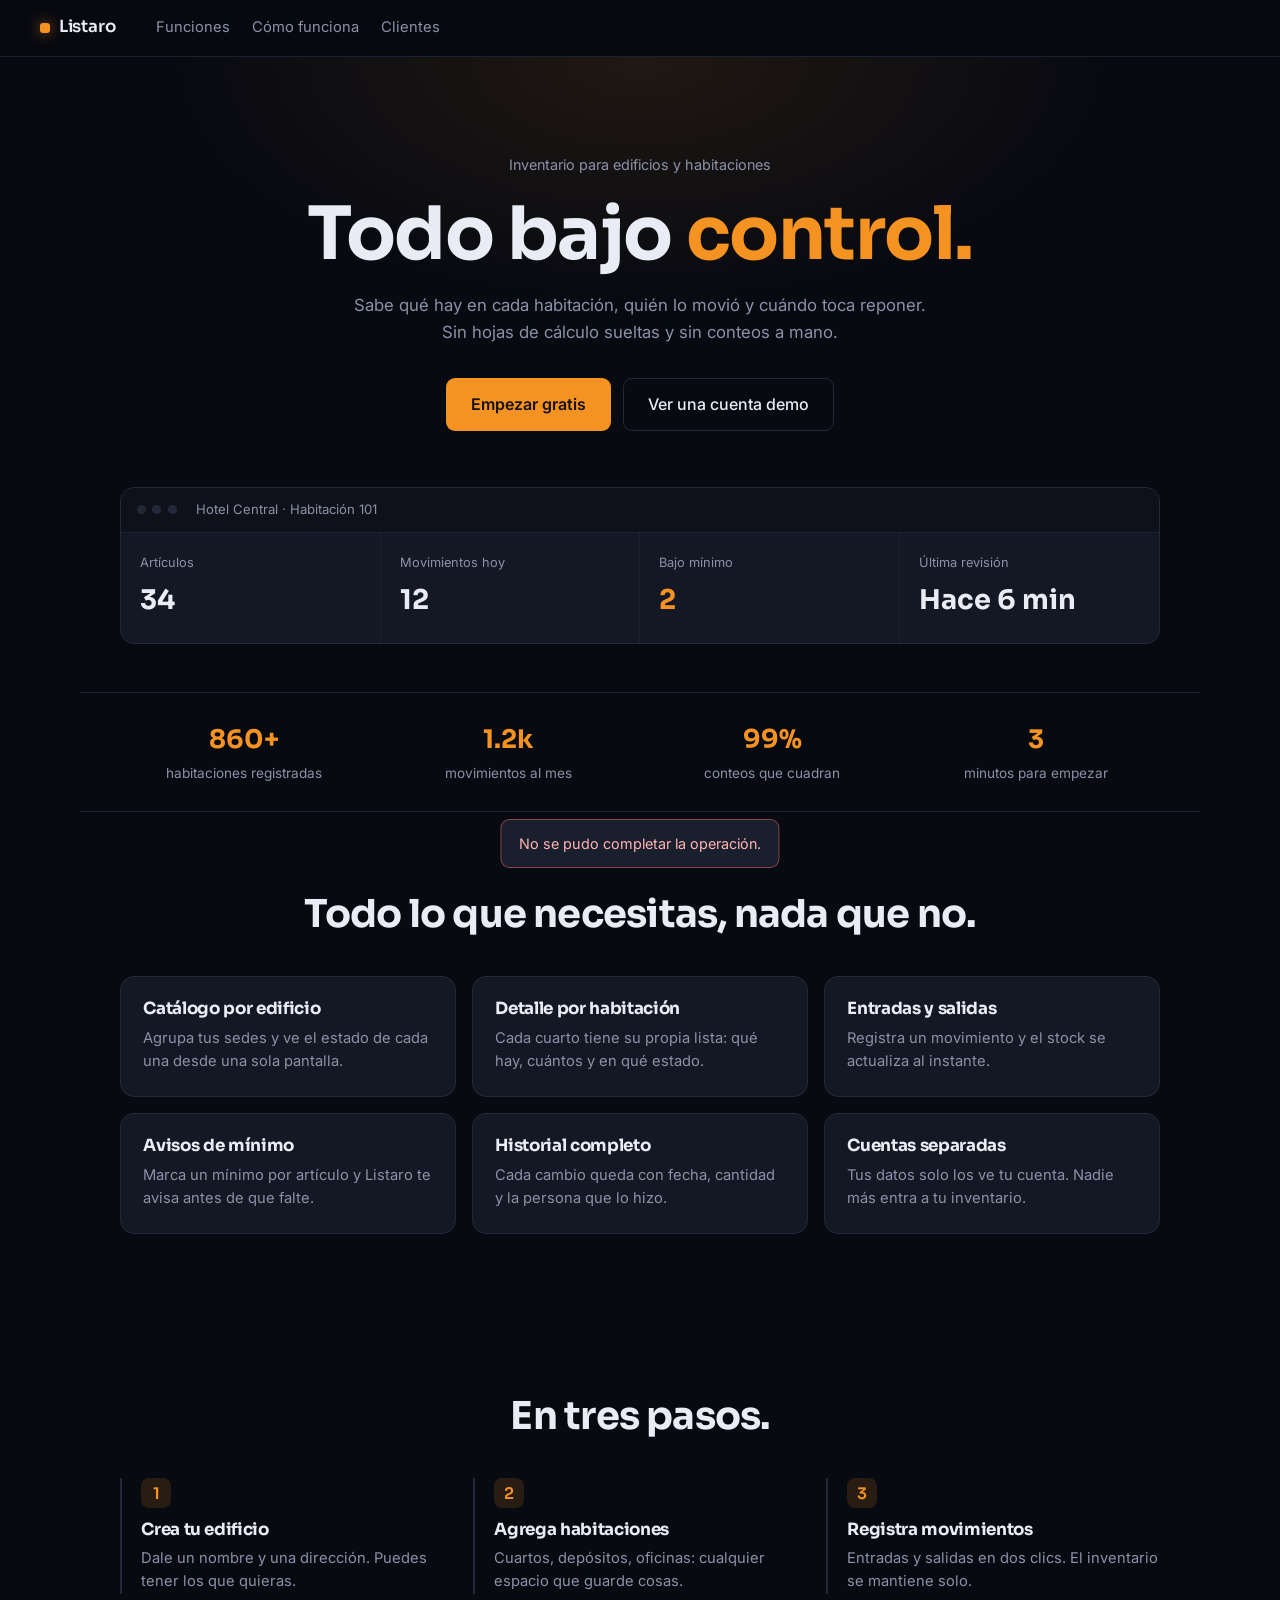
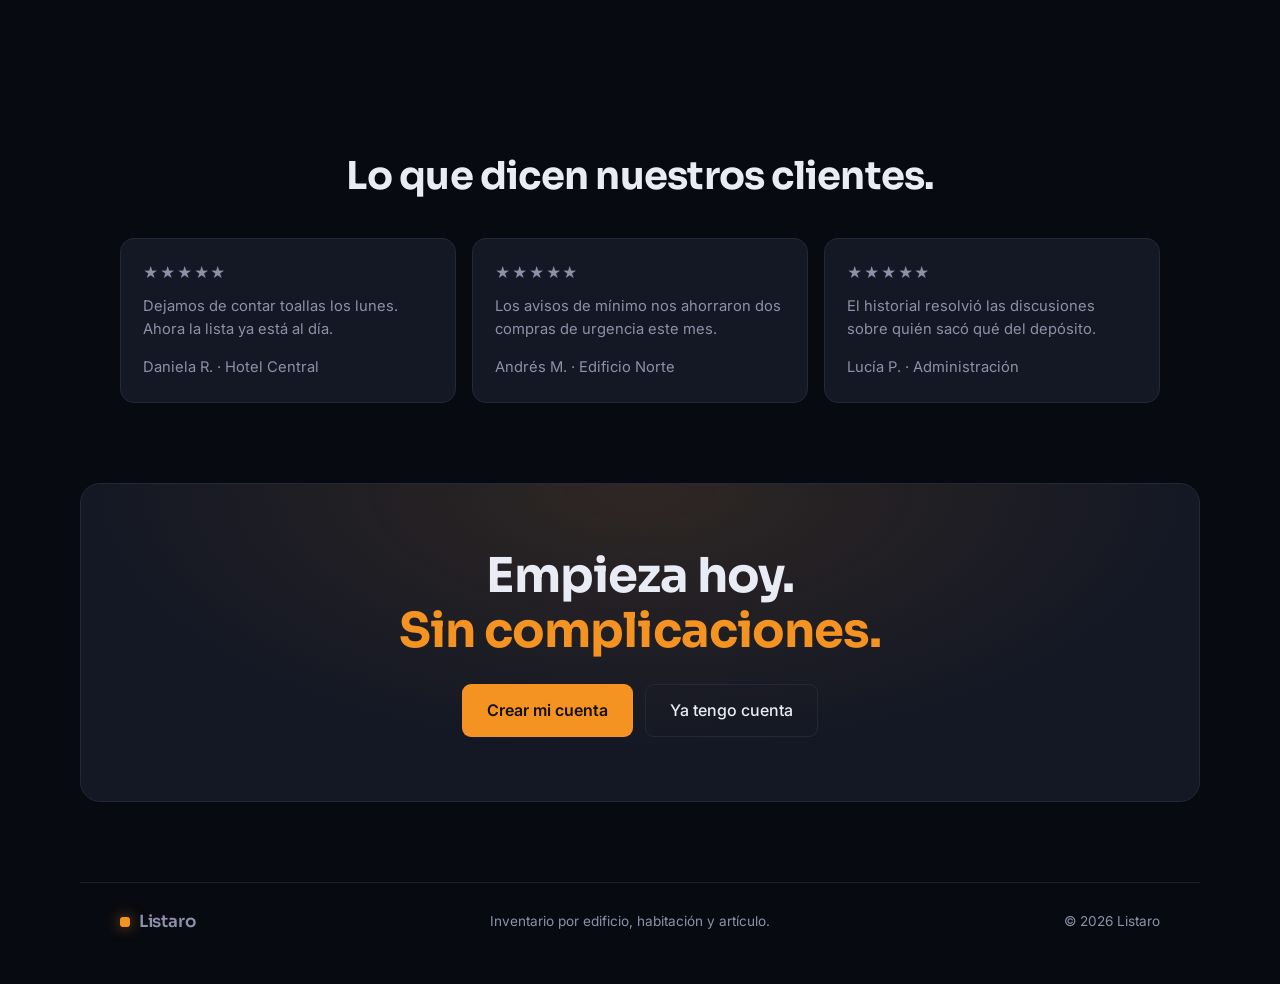
==== index.html @ aae61565 "Actualización Ultima actualización" ====
<!DOCTYPE html>
<html lang="es">
<head>
  <meta charset="UTF-8">
  <meta name="viewport" content="width=device-width, initial-scale=1">
  <title>Listaro — Todo bajo control</title>
  <link rel="preconnect" href="https://fonts.googleapis.com">
  <link rel="preconnect" href="https://fonts.gstatic.com" crossorigin>
  <link href="https://fonts.googleapis.com/css2?family=Sora:wght@400;500;600;700&family=Inter:wght@400;500;600&display=swap" rel="stylesheet">
  <link rel="stylesheet" href="css/styles.css">
</head>
<body>

<header class="nav">
  <a class="marca" href="index.html"><span class="marca-punto"></span> Listaro</a>
  <nav class="nav-links">
    <a href="#funciones">Funciones</a>
    <a href="#pasos">Cómo funciona</a>
    <a href="#clientes">Clientes</a>
  </nav>
  <div class="nav-acciones"></div>
</header>

<main>

  <section class="hero">
    <p class="hero-kicker">Inventario para edificios y habitaciones</p>
    <h1>Todo bajo <span class="naranja">control.</span></h1>
    <p class="hero-texto">
      Sabe qué hay en cada habitación, quién lo movió y cuándo toca reponer.
      Sin hojas de cálculo sueltas y sin conteos a mano.
    </p>
    <div class="hero-acciones">
      <a class="btn btn-naranja btn-grande" href="Paginas/registro.html">Empezar gratis</a>
      <a class="btn btn-fantasma btn-grande" href="Paginas/login.html">Ver una cuenta demo</a>
    </div>

    <div class="tablero-demo">
      <div class="tablero-barra">
        <span class="punto"></span><span class="punto"></span><span class="punto"></span>
        <span class="tablero-titulo">Hotel Central · Habitación 101</span>
      </div>
      <div class="tablero-cuerpo">
        <div class="tablero-celda"><span class="etiqueta">Artículos</span><strong>34</strong></div>
        <div class="tablero-celda"><span class="etiqueta">Movimientos hoy</span><strong>12</strong></div>
        <div class="tablero-celda"><span class="etiqueta">Bajo mínimo</span><strong class="naranja">2</strong></div>
        <div class="tablero-celda"><span class="etiqueta">Última revisión</span><strong>Hace 6 min</strong></div>
      </div>
    </div>
  </section>

  <section class="franja-metricas">
    <div><strong>860+</strong><span>habitaciones registradas</span></div>
    <div><strong>1.2k</strong><span>movimientos al mes</span></div>
    <div><strong>99%</strong><span>conteos que cuadran</span></div>
    <div><strong>3</strong><span>minutos para empezar</span></div>
  </section>

  <section id="funciones" class="seccion">
    <h2>Todo lo que necesitas, nada que no.</h2>
    <div class="grilla-funciones">
      <article class="tarjeta">
        <h3>Catálogo por edificio</h3>
        <p>Agrupa tus sedes y ve el estado de cada una desde una sola pantalla.</p>
      </article>
      <article class="tarjeta">
        <h3>Detalle por habitación</h3>
        <p>Cada cuarto tiene su propia lista: qué hay, cuántos y en qué estado.</p>
      </article>
      <article class="tarjeta">
        <h3>Entradas y salidas</h3>
        <p>Registra un movimiento y el stock se actualiza al instante.</p>
      </article>
      <article class="tarjeta">
        <h3>Avisos de mínimo</h3>
        <p>Marca un mínimo por artículo y Listaro te avisa antes de que falte.</p>
      </article>
      <article class="tarjeta">
        <h3>Historial completo</h3>
        <p>Cada cambio queda con fecha, cantidad y la persona que lo hizo.</p>
      </article>
      <article class="tarjeta">
        <h3>Cuentas separadas</h3>
        <p>Tus datos solo los ve tu cuenta. Nadie más entra a tu inventario.</p>
      </article>
    </div>
  </section>

  <section id="pasos" class="seccion">
    <h2>En tres pasos.</h2>
    <ol class="pasos">
      <li>
        <span class="paso-num">1</span>
        <h3>Crea tu edificio</h3>
        <p>Dale un nombre y una dirección. Puedes tener los que quieras.</p>
      </li>
      <li>
        <span class="paso-num">2</span>
        <h3>Agrega habitaciones</h3>
        <p>Cuartos, depósitos, oficinas: cualquier espacio que guarde cosas.</p>
      </li>
      <li>
        <span class="paso-num">3</span>
        <h3>Registra movimientos</h3>
        <p>Entradas y salidas en dos clics. El inventario se mantiene solo.</p>
      </li>
    </ol>
  </section>

  <section id="clientes" class="seccion">
    <h2>Lo que dicen nuestros clientes.</h2>
    <div class="grilla-testimonios">
      <article class="tarjeta">
        <p class="estrellas">★★★★★</p>
        <p>Dejamos de contar toallas los lunes. Ahora la lista ya está al día.</p>
        <p class="autor">Daniela R. · Hotel Central</p>
      </article>
      <article class="tarjeta">
        <p class="estrellas">★★★★★</p>
        <p>Los avisos de mínimo nos ahorraron dos compras de urgencia este mes.</p>
        <p class="autor">Andrés M. · Edificio Norte</p>
      </article>
      <article class="tarjeta">
        <p class="estrellas">★★★★★</p>
        <p>El historial resolvió las discusiones sobre quién sacó qué del depósito.</p>
        <p class="autor">Lucía P. · Administración</p>
      </article>
    </div>
  </section>

  <section class="cta-final">
    <h2>Empieza hoy.<br><span class="naranja">Sin complicaciones.</span></h2>
    <div class="hero-acciones">
      <a class="btn btn-naranja btn-grande" href="Paginas/registro.html">Crear mi cuenta</a>
      <a class="btn btn-fantasma btn-grande" href="Paginas/login.html">Ya tengo cuenta</a>
    </div>
  </section>

</main>

<footer class="pie">
  <span class="marca"><span class="marca-punto"></span> Listaro</span>
  <span>Inventario por edificio, habitación y artículo.</span>
  <span>© 2026 Listaro</span>
</footer>

<div id="aviso" class="aviso" role="status" aria-live="polite"></div>
<script src="js/datos.js"></script>
<script src="js/app.js"></script>
</body>
</html>
---- css/styles.css ----
/* ============================================================
   Listaro — hoja de estilos
   Tema oscuro, acento naranja, tipografía Sora + Inter
   ============================================================ */

:root {
  --fondo:        #080A11;
  --fondo-2:      #0E1119;
  --panel:        #141824;
  --panel-2:      #1A1F2E;
  --borde:        #232839;
  --borde-suave:  #1C2130;
  --texto:        #E9ECF5;
  --texto-sub:    #8B92A8;
  --naranja:      #F59322;
  --naranja-alto: #FFB04A;
  --naranja-baja: rgba(245, 147, 34, 0.14);
  --verde:        #4ED08A;
  --verde-baja:   rgba(78, 208, 138, 0.12);
  --rojo:         #FF6B6B;
  --radio:        14px;
  --radio-chico:  9px;
  --ancho:        1120px;
}

* { box-sizing: border-box; }

html { scroll-behavior: smooth; }

body {
  margin: 0;
  background: var(--fondo);
  color: var(--texto);
  font-family: "Inter", system-ui, -apple-system, "Segoe UI", sans-serif;
  font-size: 16px;
  line-height: 1.6;
  -webkit-font-smoothing: antialiased;
}

h1, h2, h3 {
  font-family: "Sora", "Inter", sans-serif;
  line-height: 1.15;
  letter-spacing: -0.02em;
  margin: 0 0 .5rem;
}

a { color: inherit; text-decoration: none; }

.naranja { color: var(--naranja); }
.sub { color: var(--texto-sub); font-size: .92rem; margin: 0; }
.fuerte { font-weight: 600; }
.etiqueta { color: var(--texto-sub); font-size: .8rem; display: block; }

:focus-visible {
  outline: 2px solid var(--naranja);
  outline-offset: 2px;
  border-radius: 4px;
}

/* ---------------------------------------------------------- marca y navegación */
.marca {
  display: inline-flex;
  align-items: center;
  gap: .55rem;
  font-family: "Sora", sans-serif;
  font-weight: 600;
  font-size: 1.05rem;
  letter-spacing: -0.01em;
}

.marca-punto {
  width: 10px; height: 10px;
  border-radius: 3px;
  background: var(--naranja);
  box-shadow: 0 0 14px rgba(245, 147, 34, .6);
}

.nav {
  position: sticky;
  top: 0;
  z-index: 40;
  display: flex;
  align-items: center;
  gap: 1.5rem;
  padding: .9rem clamp(1rem, 4vw, 2.5rem);
  background: rgba(8, 10, 17, .82);
  backdrop-filter: blur(12px);
  border-bottom: 1px solid var(--borde-suave);
}

.nav-links { display: flex; gap: 1.4rem; margin-left: 1rem; }
.nav-links a { color: var(--texto-sub); font-size: .92rem; }
.nav-links a:hover { color: var(--texto); }
.nav-acciones { margin-left: auto; display: flex; gap: .6rem; }
.usuario-nav {
  display: inline-flex;
  align-items: center;
  color: var(--texto-sub);
  font-size: .85rem;
  padding: 0 .35rem;
  white-space: nowrap;
}

/* ---------------------------------------------------------- botones */
.btn {
  display: inline-flex;
  align-items: center;
  justify-content: center;
  gap: .4rem;
  padding: .6rem 1.1rem;
  border-radius: var(--radio-chico);
  border: 1px solid transparent;
  font: inherit;
  font-size: .92rem;
  font-weight: 500;
  cursor: pointer;
  transition: background-color .15s ease, border-color .15s ease, color .15s ease;
}

.btn-naranja { background: var(--naranja); color: #16100A; font-weight: 600; }
.btn-naranja:hover { background: var(--naranja-alto); }

.btn-fantasma {
  background: transparent;
  color: var(--texto);
  border-color: var(--borde);
}
.btn-fantasma:hover { border-color: var(--naranja); color: var(--naranja); }

.btn-grande { padding: .8rem 1.5rem; font-size: 1rem; }
.btn-bloque { width: 100%; margin-top: 1.2rem; }

.btn-mini {
  padding: .3rem .65rem;
  font-size: .78rem;
  background: var(--panel-2);
  border-color: var(--borde);
  color: var(--texto);
}
.btn-mini:hover { border-color: var(--naranja); color: var(--naranja); }
.btn-peligro:hover { border-color: var(--rojo); color: var(--rojo); }

.enlace-naranja { color: var(--naranja); }
.enlace-naranja:hover { text-decoration: underline; }

.form-grid {
  display: grid;
  grid-template-columns: repeat(auto-fit, minmax(180px, 1fr));
  gap: .75rem;
  align-items: end;
}

.form-grid input,
.form-grid select,
.selector-rol,
.estado-entrega {
  width: 100%;
  padding: .65rem .75rem;
  border: 1px solid var(--borde);
  border-radius: var(--radio-chico);
  background: var(--fondo-2);
  color: var(--texto);
  font: inherit;
}

.entrega {
  display: grid;
  gap: .5rem;
}

.entrega p { margin: 0; }
.entrega-acciones { display: flex; justify-content: flex-end; }

/* ---------------------------------------------------------- landing: hero */
.hero {
  max-width: var(--ancho);
  margin: 0 auto;
  padding: clamp(3rem, 8vw, 6rem) clamp(1rem, 4vw, 2.5rem) 3rem;
  text-align: center;
  background:
    radial-gradient(60% 55% at 50% 0%, rgba(245, 147, 34, .10), transparent 70%);
}

.hero-kicker { color: var(--texto-sub); font-size: .9rem; margin: 0 0 1rem; }

.hero h1 {
  font-size: clamp(2.6rem, 7vw, 4.6rem);
  font-weight: 700;
  margin-bottom: 1rem;
}

.hero-texto {
  max-width: 54ch;
  margin: 0 auto 2rem;
  color: var(--texto-sub);
  font-size: 1.05rem;
}

.hero-acciones {
  display: flex;
  gap: .8rem;
  justify-content: center;
  flex-wrap: wrap;
}

.tablero-demo {
  margin-top: 3.5rem;
  border: 1px solid var(--borde);
  border-radius: var(--radio);
  background: var(--panel);
  overflow: hidden;
  text-align: left;
}

.tablero-barra {
  display: flex;
  align-items: center;
  gap: .4rem;
  padding: .7rem 1rem;
  border-bottom: 1px solid var(--borde-suave);
  background: var(--fondo-2);
}

.punto { width: 9px; height: 9px; border-radius: 50%; background: var(--borde); }
.tablero-titulo { margin-left: .8rem; color: var(--texto-sub); font-size: .82rem; }

.tablero-cuerpo {
  display: grid;
  grid-template-columns: repeat(auto-fit, minmax(160px, 1fr));
}

.tablero-celda {
  padding: 1.3rem 1.2rem;
  border-right: 1px solid var(--borde-suave);
}
.tablero-celda:last-child { border-right: none; }
.tablero-celda strong {
  display: block;
  font-family: "Sora", sans-serif;
  font-size: 1.7rem;
  margin-top: .3rem;
}

/* ---------------------------------------------------------- métricas */
.franja-metricas {
  display: grid;
  grid-template-columns: repeat(auto-fit, minmax(150px, 1fr));
  gap: 1rem;
  max-width: var(--ancho);
  margin: 0 auto;
  padding: 1.6rem clamp(1rem, 4vw, 2.5rem);
  border-top: 1px solid var(--borde-suave);
  border-bottom: 1px solid var(--borde-suave);
  text-align: center;
}
.franja-metricas strong {
  display: block;
  font-family: "Sora", sans-serif;
  font-size: 1.6rem;
  color: var(--naranja);
}
.franja-metricas span { color: var(--texto-sub); font-size: .85rem; }

/* ---------------------------------------------------------- secciones */
.seccion {
  max-width: var(--ancho);
  margin: 0 auto;
  padding: clamp(3rem, 7vw, 5rem) clamp(1rem, 4vw, 2.5rem);
}

.seccion h2 {
  font-size: clamp(1.7rem, 4vw, 2.4rem);
  text-align: center;
  margin-bottom: 2.5rem;
}

.tarjeta {
  background: var(--panel);
  border: 1px solid var(--borde);
  border-radius: var(--radio);
  padding: 1.4rem;
}

.tarjeta h3 { font-size: 1.05rem; }
.tarjeta p { color: var(--texto-sub); font-size: .92rem; margin: 0; }

.grilla-funciones {
  display: grid;
  grid-template-columns: repeat(auto-fit, minmax(260px, 1fr));
  gap: 1rem;
}

.pasos {
  list-style: none;
  counter-reset: paso;
  display: grid;
  grid-template-columns: repeat(auto-fit, minmax(240px, 1fr));
  gap: 1.2rem;
  margin: 0;
  padding: 0;
}

.pasos li {
  border-left: 2px solid var(--borde);
  padding-left: 1.2rem;
}

.paso-num {
  display: inline-flex;
  align-items: center;
  justify-content: center;
  width: 30px; height: 30px;
  border-radius: 8px;
  background: var(--naranja-baja);
  color: var(--naranja);
  font-family: "Sora", sans-serif;
  font-weight: 600;
  margin-bottom: .7rem;
}

.pasos h3 { font-size: 1.05rem; }
.pasos p { color: var(--texto-sub); font-size: .92rem; margin: 0; }

.grilla-testimonios {
  display: grid;
  grid-template-columns: repeat(auto-fit, minmax(260px, 1fr));
  gap: 1rem;
}
.estrellas { color: var(--naranja); letter-spacing: .12em; margin-bottom: .6rem !important; }
.autor { color: var(--texto-sub); font-size: .85rem; margin-top: .9rem !important; }

.cta-final {
  max-width: var(--ancho);
  margin: 0 auto clamp(3rem, 7vw, 5rem);
  padding: clamp(2.5rem, 6vw, 4rem) 1.5rem;
  text-align: center;
  border: 1px solid var(--borde);
  border-radius: 20px;
  background:
    radial-gradient(70% 120% at 50% 0%, rgba(245, 147, 34, .12), transparent 70%),
    var(--panel);
}
.cta-final h2 { font-size: clamp(1.8rem, 5vw, 3rem); margin-bottom: 1.6rem; }

/* ---------------------------------------------------------- pie */
.pie {
  display: flex;
  flex-wrap: wrap;
  gap: 1rem;
  justify-content: space-between;
  align-items: center;
  max-width: var(--ancho);
  margin: 0 auto;
  padding: 1.6rem clamp(1rem, 4vw, 2.5rem) 3rem;
  border-top: 1px solid var(--borde-suave);
  color: var(--texto-sub);
  font-size: .85rem;
}

/* ---------------------------------------------------------- login / registro */
.split {
  display: grid;
  grid-template-columns: 1fr 1fr;
  min-height: 100vh;
}

.split-izq {
  display: flex;
  flex-direction: column;
  justify-content: space-between;
  gap: 2rem;
  padding: clamp(2rem, 5vw, 3.5rem);
  border-right: 1px solid var(--borde-suave);
  background:
    radial-gradient(80% 60% at 20% 15%, rgba(245, 147, 34, .10), transparent 70%),
    var(--fondo);
}

.split-izq h1 { font-size: clamp(2rem, 4vw, 3.2rem); }
.split-izq > div > p { color: var(--texto-sub); max-width: 42ch; }
.split-pie { color: var(--texto-sub); font-size: .82rem; margin: 0; }

.lista-chequeo { list-style: none; padding: 0; margin: 1.8rem 0 0; }
.lista-chequeo li {
  position: relative;
  padding-left: 1.6rem;
  margin-bottom: .6rem;
  color: var(--texto-sub);
  font-size: .92rem;
}
.lista-chequeo li::before {
  content: "";
  position: absolute;
  left: 0; top: .55rem;
  width: 8px; height: 8px;
  border-radius: 2px;
  background: var(--naranja);
}

.split-der {
  display: flex;
  align-items: center;
  justify-content: center;
  padding: clamp(2rem, 5vw, 3.5rem);
  background: var(--fondo-2);
}

.formulario { width: 100%; max-width: 380px; }
.formulario h2 { font-size: 1.5rem; }
.formulario .sub { margin-bottom: 1.4rem; }

label {
  display: block;
  margin: 1rem 0 .35rem;
  font-size: .85rem;
  color: var(--texto-sub);
}

input, select {
  width: 100%;
  padding: .7rem .85rem;
  background: var(--panel);
  border: 1px solid var(--borde);
  border-radius: var(--radio-chico);
  color: var(--texto);
  font: inherit;
  font-size: .95rem;
}
input::placeholder { color: #5A6075; }
input:focus, select:focus { border-color: var(--naranja); outline: none; }

.error {
  background: rgba(255, 107, 107, .12);
  border: 1px solid rgba(255, 107, 107, .4);
  color: #FFB4B4;
  padding: .6rem .8rem;
  border-radius: var(--radio-chico);
  font-size: .88rem;
  margin: 0 0 .5rem;
}

.demo-hint {
  margin: 1.2rem 0 .8rem;
  padding: .7rem .85rem;
  background: var(--naranja-baja);
  border: 1px solid rgba(245, 147, 34, .3);
  border-radius: var(--radio-chico);
  color: var(--texto-sub);
  font-size: .85rem;
}
.demo-hint strong { color: var(--naranja); }

/* ---------------------------------------------------------- panel de la app */
.app {
  max-width: var(--ancho);
  margin: 0 auto;
  padding: 2rem clamp(1rem, 4vw, 2.5rem) 4rem;
}

.migas {
  display: flex;
  gap: .5rem;
  align-items: center;
  color: var(--texto-sub);
  font-size: .85rem;
  margin-bottom: 1.2rem;
}
.migas a:hover { color: var(--naranja); }

.app-cabecera {
  display: flex;
  flex-wrap: wrap;
  gap: 1rem;
  align-items: center;
  justify-content: space-between;
  margin-bottom: 1.6rem;
}
.app-cabecera h1 { font-size: clamp(1.6rem, 3.5vw, 2.2rem); }

.resumen {
  display: grid;
  grid-template-columns: repeat(auto-fit, minmax(150px, 1fr));
  border: 1px solid var(--borde);
  border-radius: var(--radio);
  background: var(--panel);
  overflow: hidden;
  margin-bottom: 1.6rem;
}
.resumen-celda { padding: 1.1rem 1.2rem; border-right: 1px solid var(--borde-suave); }
.resumen-celda:last-child { border-right: none; }
.resumen-celda strong {
  font-family: "Sora", sans-serif;
  font-size: 1.6rem;
}

.grilla-edificios,
.grilla-habitaciones {
  display: grid;
  grid-template-columns: repeat(auto-fit, minmax(280px, 1fr));
  gap: 1rem;
}

.tarjeta-enlace { display: block; transition: border-color .15s ease; }
.tarjeta-enlace:hover { border-color: var(--naranja); }

.tarjeta-tope {
  display: flex;
  align-items: center;
  justify-content: space-between;
  gap: .8rem;
  margin-bottom: .2rem;
}

.mini-stats {
  display: flex;
  gap: 1rem;
  margin-top: 1rem;
  padding-top: .9rem;
  border-top: 1px solid var(--borde-suave);
  color: var(--texto-sub);
  font-size: .85rem;
}

.pill {
  display: inline-block;
  padding: .18rem .6rem;
  border-radius: 999px;
  font-size: .75rem;
  font-weight: 500;
  white-space: nowrap;
}
.pill-ok { background: var(--verde-baja); color: var(--verde); }
.pill-alerta { background: var(--naranja-baja); color: var(--naranja); }

.vacio {
  border: 1px dashed var(--borde);
  border-radius: var(--radio);
  padding: 3rem 1.5rem;
  text-align: center;
  background: var(--fondo-2);
}
.vacio p { color: var(--texto-sub); margin: 0 0 1.2rem; }

/* ---------------------------------------------------------- tabla de inventario */
.tabla-envoltura {
  border: 1px solid var(--borde);
  border-radius: var(--radio);
  background: var(--panel);
  overflow-x: auto;
}

.tabla { width: 100%; border-collapse: collapse; min-width: 720px; }

.tabla th {
  text-align: left;
  padding: .85rem 1rem;
  font-size: .78rem;
  font-weight: 500;
  color: var(--texto-sub);
  border-bottom: 1px solid var(--borde);
  background: var(--fondo-2);
}

.tabla td {
  padding: .8rem 1rem;
  border-bottom: 1px solid var(--borde-suave);
  font-size: .92rem;
  vertical-align: middle;
}
.tabla tbody tr:last-child td { border-bottom: none; }
.tabla tbody tr:hover { background: var(--panel-2); }

.cantidad { font-family: "Sora", sans-serif; font-weight: 600; }

.acciones-celda { display: flex; align-items: center; gap: .4rem; }
.mov-cantidad { width: 62px; padding: .3rem .4rem; font-size: .82rem; }

.historial { margin-top: 2.5rem; }
.historial h2 { font-size: 1.2rem; margin-bottom: 1rem; }
.historial ul { list-style: none; padding: 0; margin: 0; }
.historial li {
  display: flex;
  flex-wrap: wrap;
  gap: .7rem;
  align-items: center;
  padding: .7rem 0;
  border-bottom: 1px solid var(--borde-suave);
  font-size: .88rem;
}

/* ---------------------------------------------------------- modales */
.modal {
  position: fixed;
  inset: 0;
  z-index: 60;
  display: flex;
  align-items: center;
  justify-content: center;
  padding: 1.2rem;
  background: rgba(4, 5, 9, .75);
  backdrop-filter: blur(4px);
}
.modal[hidden] { display: none; }

.modal-caja {
  width: 100%;
  max-width: 420px;
  background: var(--panel);
  border: 1px solid var(--borde);
  border-radius: var(--radio);
  padding: 1.6rem;
}
.modal-caja h3 { font-size: 1.2rem; margin-bottom: .4rem; }

.fila-doble { display: grid; grid-template-columns: 1fr 1fr; gap: .8rem; }

.modal-acciones {
  display: flex;
  justify-content: flex-end;
  gap: .6rem;
  margin-top: 1.6rem;
}

/* ---------------------------------------------------------- aviso flotante */
.aviso {
  position: fixed;
  left: 50%;
  bottom: 1.5rem;
  transform: translate(-50%, 150%);
  z-index: 80;
  max-width: min(90vw, 420px);
  padding: .75rem 1.1rem;
  border-radius: var(--radio-chico);
  background: var(--panel-2);
  border: 1px solid var(--borde);
  color: var(--texto);
  font-size: .9rem;
  transition: transform .25s ease;
}
.aviso.visible { transform: translate(-50%, 0); }
.aviso.error { border-color: rgba(255, 107, 107, .5); color: #FFB4B4; }
.aviso.ok { border-color: rgba(78, 208, 138, .5); }

/* ---------------------------------------------------------- responsive */
@media (max-width: 860px) {
  .split { grid-template-columns: 1fr; }
  .split-izq { border-right: none; border-bottom: 1px solid var(--borde-suave); }
  .nav-links { display: none; }
}

@media (max-width: 560px) {
  .resumen-celda, .tablero-celda { border-right: none; border-bottom: 1px solid var(--borde-suave); }
  .app-cabecera { align-items: flex-start; flex-direction: column; }
}

@media (prefers-reduced-motion: reduce) {
  * { transition: none !important; animation: none !important; }
  html { scroll-behavior: auto; }
}
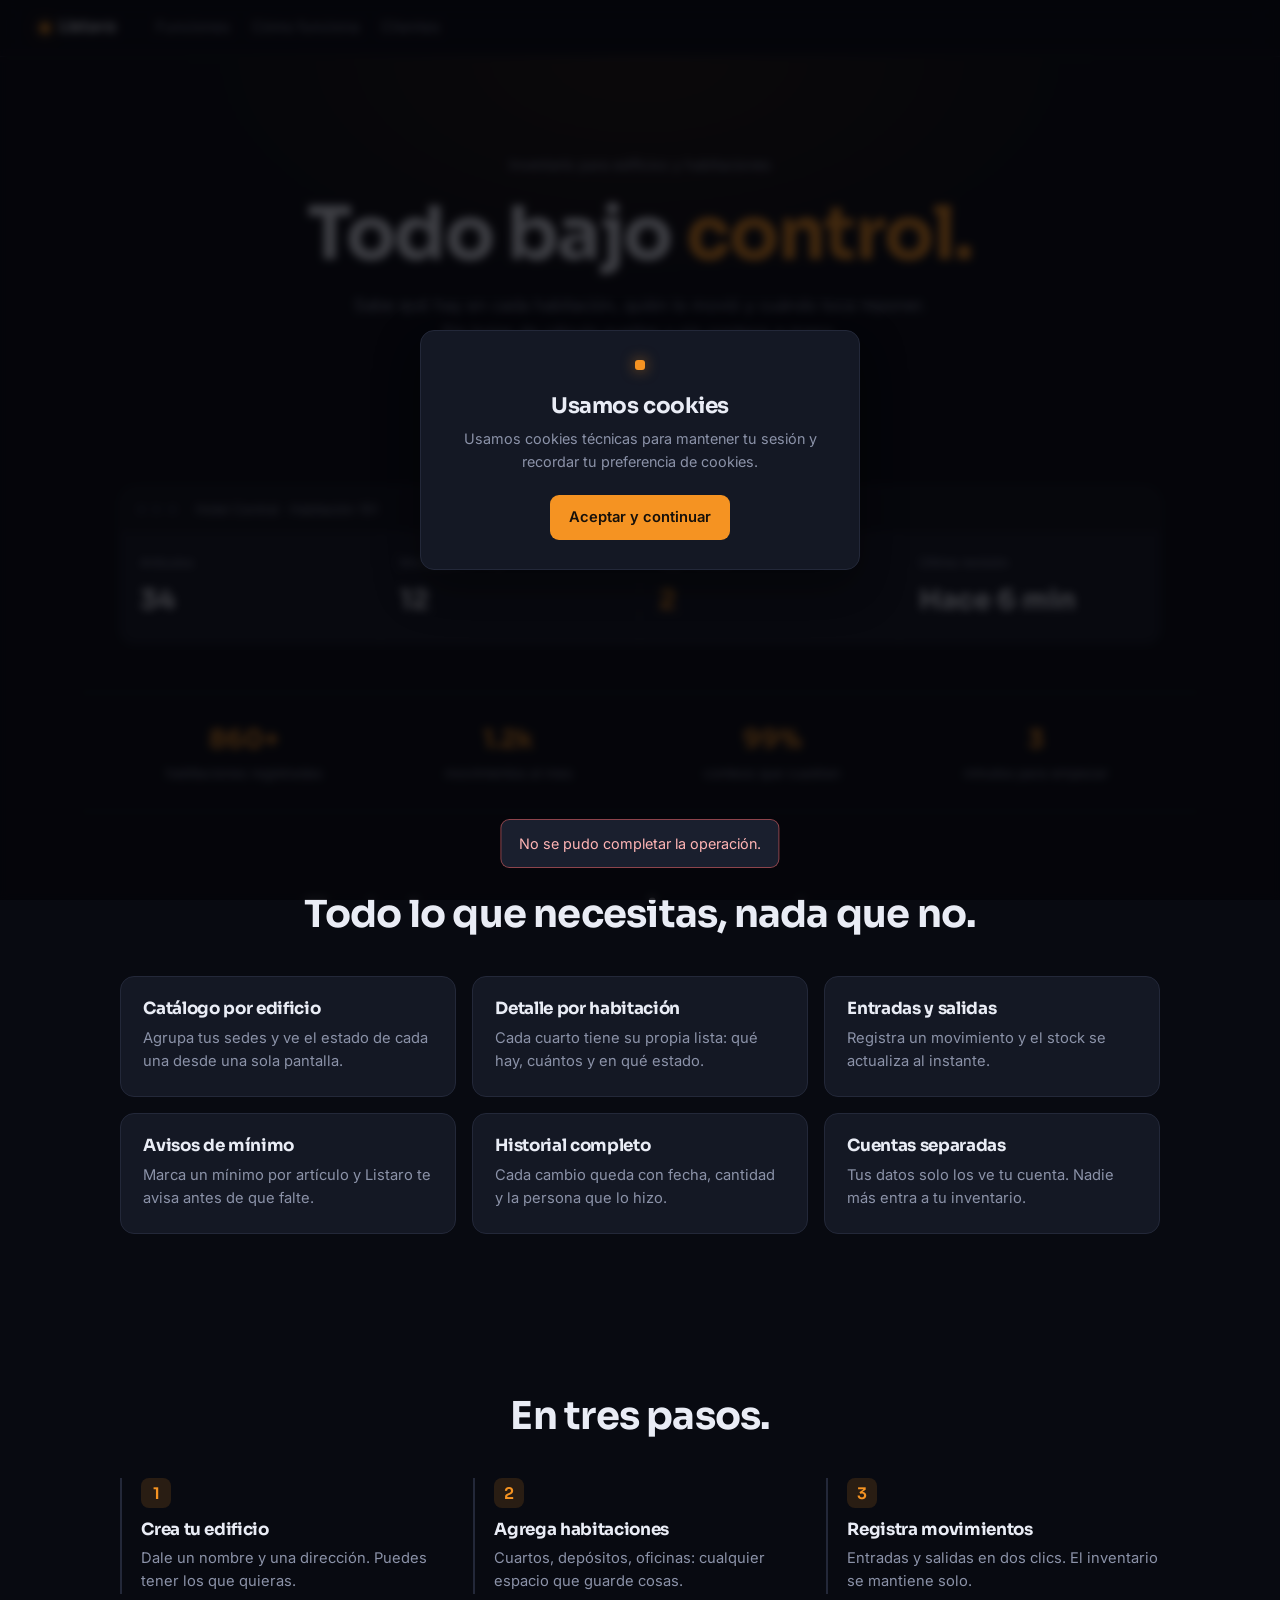
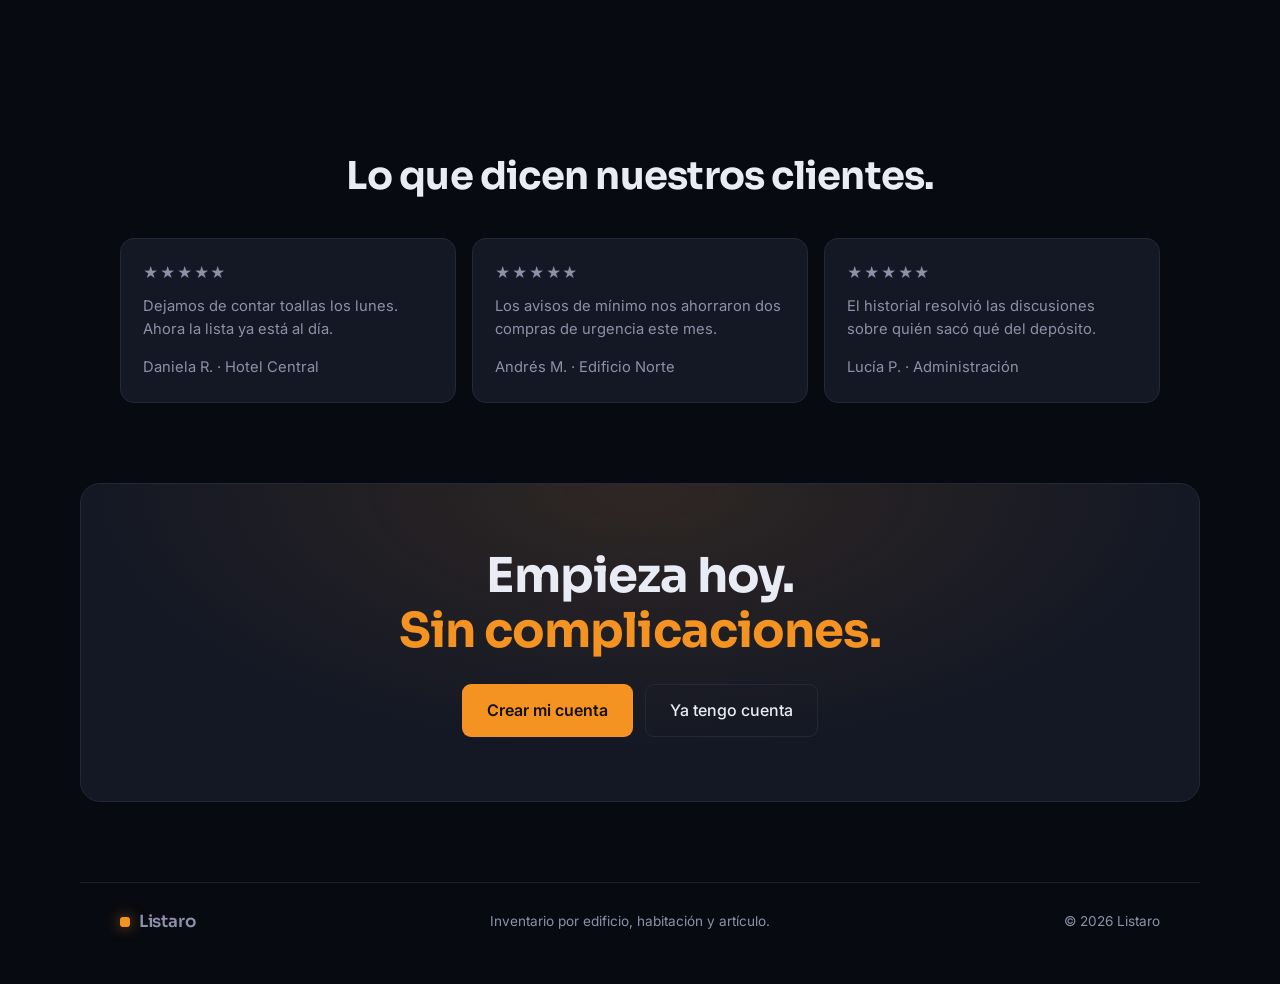
==== commit 7be5dd77: "Versión casi final ✌️" ====
--- a/index.html
+++ b/index.html
@@ -145,6 +145,14 @@
 </footer>
 
 <div id="aviso" class="aviso" role="status" aria-live="polite"></div>
+<div id="aviso-cookies" class="aviso-cookies" hidden>
+  <div class="aviso-cookies-caja" role="dialog" aria-modal="true" aria-labelledby="titulo-cookies">
+    <span class="marca-punto"></span>
+    <h2 id="titulo-cookies">Usamos cookies</h2>
+    <p>Usamos cookies técnicas para mantener tu sesión y recordar tu preferencia de cookies.</p>
+    <button class="btn btn-naranja" id="aceptar-cookies" type="button">Aceptar y continuar</button>
+  </div>
+</div>
 <script src="js/datos.js"></script>
 <script src="js/app.js"></script>
 </body>
--- a/css/styles.css
+++ b/css/styles.css
@@ -101,6 +101,39 @@
   white-space: nowrap;
 }
 
+.aviso-cookies {
+  position: fixed;
+  inset: 0;
+  z-index: 60;
+  display: flex;
+  align-items: center;
+  justify-content: center;
+  padding: 1.2rem;
+  background: rgba(4, 5, 9, .75);
+  backdrop-filter: blur(4px);
+}
+.aviso-cookies[hidden] { display: none; }
+.aviso-cookies-caja {
+  width: 100%;
+  max-width: 440px;
+  padding: 1.8rem;
+  text-align: center;
+  background: var(--panel);
+  border: 1px solid var(--borde);
+  border-radius: var(--radio);
+  box-shadow: 0 18px 45px rgba(0, 0, 0, .45);
+}
+.aviso-cookies-caja .marca-punto {
+  display: inline-block;
+  margin-bottom: 1rem;
+}
+.aviso-cookies-caja h2 { font-size: 1.35rem; }
+.aviso-cookies-caja p {
+  margin: 0 0 1.4rem;
+  color: var(--texto-sub);
+  font-size: .9rem;
+}
+
 /* ---------------------------------------------------------- botones */
 .btn {
   display: inline-flex;
